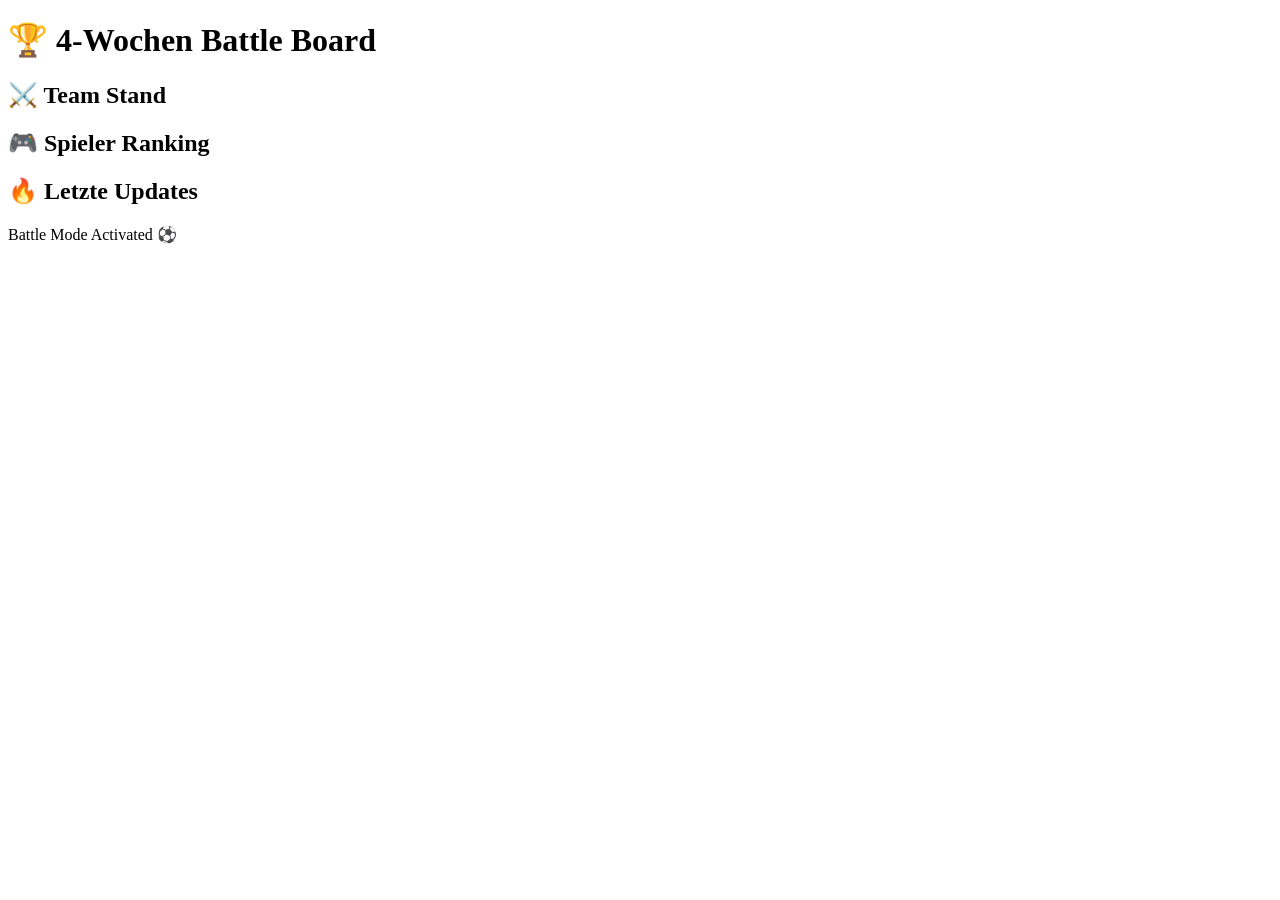
==== index.html @ 93b9b323 "Create index.html" ====
<!DOCTYPE html>
<html lang="de">
<head>
    <meta charset="UTF-8">
    <meta name="viewport" content="width=device-width, initial-scale=1.0">
    <title>Battle Board</title>
    <link rel="stylesheet" href="styles.css">
</head>
<body>

<header>
    <h1>🏆 4-Wochen Battle Board</h1>
    <p id="cycle-info"></p>
</header>

<section class="card">
    <h2>⚔️ Team Stand</h2>
    <div id="team-container"></div>
</section>

<section class="card">
    <h2>🎮 Spieler Ranking</h2>
    <div id="player-container"></div>
</section>

<section class="card">
    <h2>🔥 Letzte Updates</h2>
    <div id="updates-container"></div>
</section>

<footer>
    <p>Battle Mode Activated ⚽</p>
</footer>

<script src="app.js"></script>
</body>
</html>
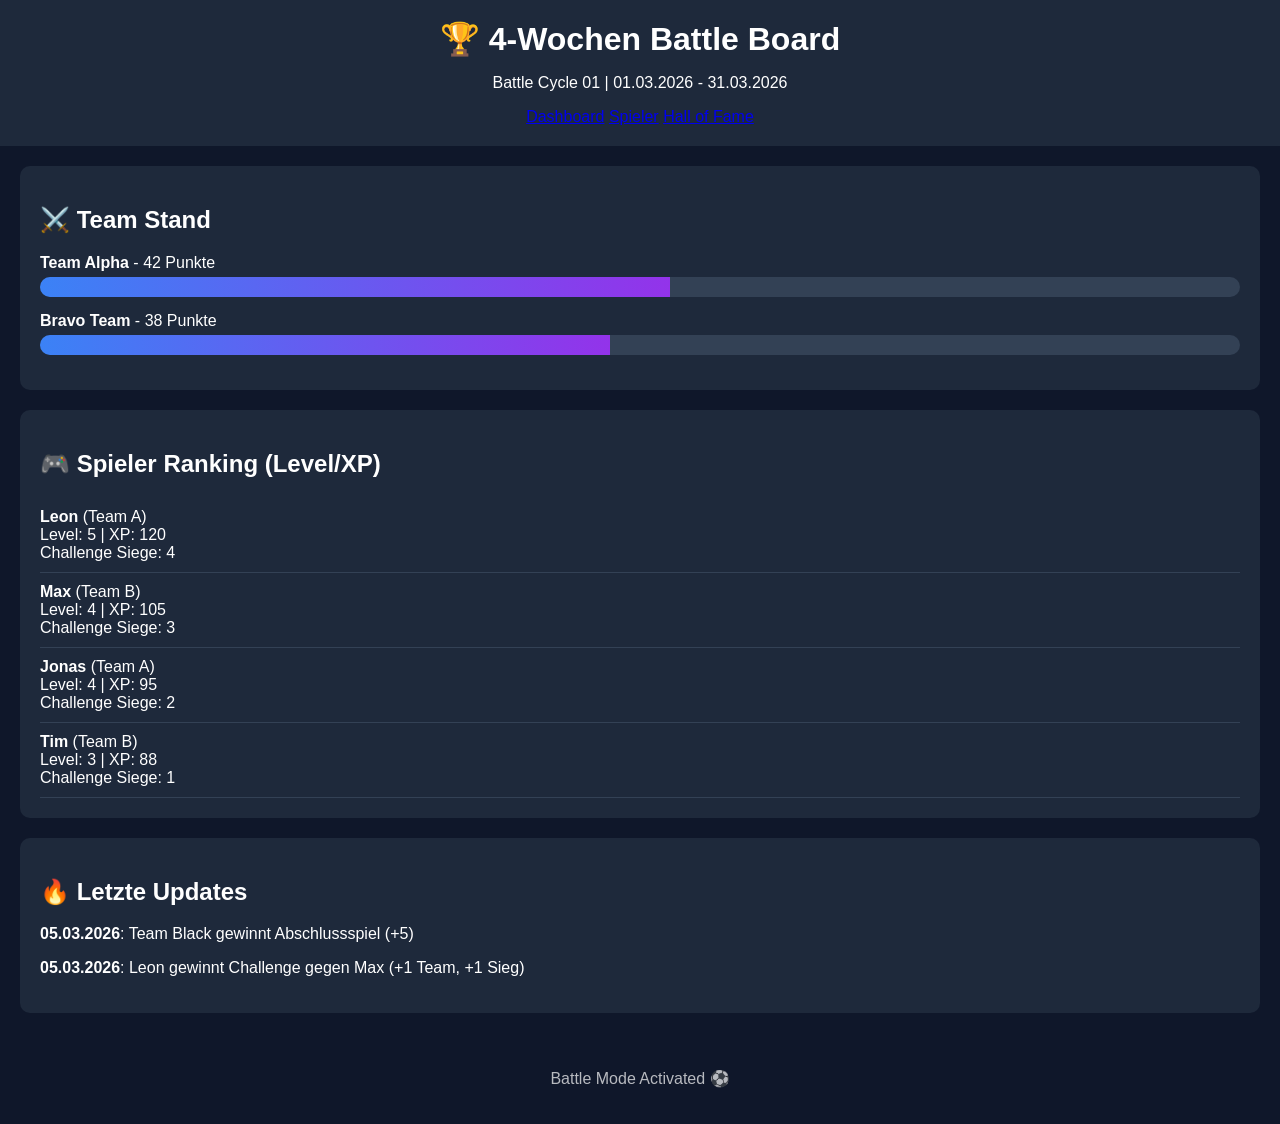
==== commit d6ca6af5: "Update index.html" ====
--- a/index.html
+++ b/index.html
@@ -1,35 +1,41 @@
 <!DOCTYPE html>
 <html lang="de">
 <head>
-    <meta charset="UTF-8">
-    <meta name="viewport" content="width=device-width, initial-scale=1.0">
-    <title>Battle Board</title>
-    <link rel="stylesheet" href="styles.css">
+  <meta charset="UTF-8" />
+  <meta name="viewport" content="width=device-width, initial-scale=1.0"/>
+  <title>Battle Board</title>
+  <link rel="stylesheet" href="styles.css" />
 </head>
 <body>
 
 <header>
-    <h1>🏆 4-Wochen Battle Board</h1>
-    <p id="cycle-info"></p>
+  <h1>🏆 4-Wochen Battle Board</h1>
+  <p id="cycle-info"></p>
+
+  <nav class="tabs">
+    <a class="tab active" href="index.html">Dashboard</a>
+    <a class="tab" href="players.html">Spieler</a>
+    <a class="tab" href="halloffame.html">Hall of Fame</a>
+  </nav>
 </header>
 
 <section class="card">
-    <h2>⚔️ Team Stand</h2>
-    <div id="team-container"></div>
+  <h2>⚔️ Team Stand</h2>
+  <div id="team-container"></div>
 </section>
 
 <section class="card">
-    <h2>🎮 Spieler Ranking</h2>
-    <div id="player-container"></div>
+  <h2>🎮 Spieler Ranking (Level/XP)</h2>
+  <div id="player-container"></div>
 </section>
 
 <section class="card">
-    <h2>🔥 Letzte Updates</h2>
-    <div id="updates-container"></div>
+  <h2>🔥 Letzte Updates</h2>
+  <div id="updates-container"></div>
 </section>
 
 <footer>
-    <p>Battle Mode Activated ⚽</p>
+  <p>Battle Mode Activated ⚽</p>
 </footer>
 
 <script src="app.js"></script>
--- a/styles.css
+++ b/styles.css
@@ -0,0 +1,52 @@
+body {
+    font-family: Arial, sans-serif;
+    background: #0f172a;
+    color: white;
+    margin: 0;
+    padding: 0;
+}
+
+header {
+    text-align: center;
+    padding: 20px;
+    background: #1e293b;
+}
+
+h1 {
+    margin: 0;
+}
+
+.card {
+    background: #1e293b;
+    margin: 20px;
+    padding: 20px;
+    border-radius: 10px;
+}
+
+.team {
+    margin-bottom: 15px;
+}
+
+.progress-bar {
+    background: #334155;
+    border-radius: 20px;
+    overflow: hidden;
+    height: 20px;
+    margin-top: 5px;
+}
+
+.progress-fill {
+    height: 100%;
+    background: linear-gradient(90deg, #3b82f6, #9333ea);
+}
+
+.player {
+    border-bottom: 1px solid #334155;
+    padding: 10px 0;
+}
+
+footer {
+    text-align: center;
+    padding: 20px;
+    opacity: 0.7;
+}
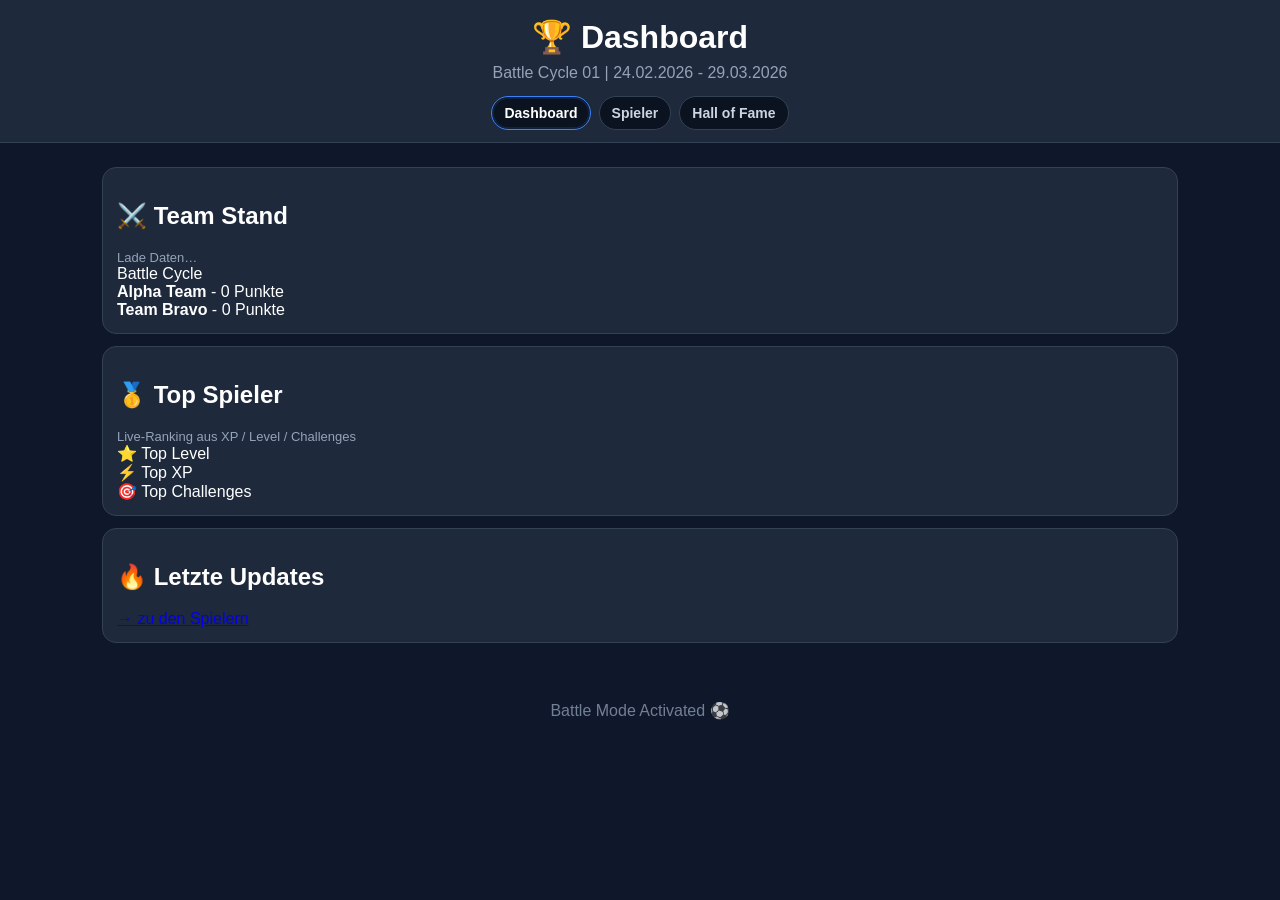
==== commit 5b6c15b4: "Update index.html" ====
--- a/index.html
+++ b/index.html
@@ -3,13 +3,13 @@
 <head>
   <meta charset="UTF-8" />
   <meta name="viewport" content="width=device-width, initial-scale=1.0"/>
-  <title>Battle Board</title>
+  <title>Dashboard – Battle Board</title>
   <link rel="stylesheet" href="styles.css" />
 </head>
 <body>
 
 <header>
-  <h1>🏆 4-Wochen Battle Board</h1>
+  <h1>🏆 Dashboard</h1>
   <p id="cycle-info"></p>
 
   <nav class="tabs">
@@ -19,20 +19,52 @@
   </nav>
 </header>
 
-<section class="card">
-  <h2>⚔️ Team Stand</h2>
-  <div id="team-container"></div>
-</section>
+<main class="page">
+  <!-- Team Stand -->
+  <section class="card">
+    <div class="dash-head">
+      <div>
+        <h2>⚔️ Team Stand</h2>
+        <div class="muted" id="dash-subtitle">Lade Daten…</div>
+      </div>
+      <div class="pill" id="cycle-pill">Battle Cycle</div>
+    </div>
 
-<section class="card">
-  <h2>🎮 Spieler Ranking (Level/XP)</h2>
-  <div id="player-container"></div>
-</section>
+    <div class="team-grid" id="team-container"></div>
+  </section>
 
-<section class="card">
-  <h2>🔥 Letzte Updates</h2>
-  <div id="updates-container"></div>
-</section>
+  <!-- Top Listen -->
+  <section class="card">
+    <h2>🥇 Top Spieler</h2>
+    <div class="muted">Live-Ranking aus XP / Level / Challenges</div>
+
+    <div class="top-grid">
+      <div class="top-card">
+        <div class="top-title">⭐ Top Level</div>
+        <div id="top-level"></div>
+      </div>
+
+      <div class="top-card">
+        <div class="top-title">⚡ Top XP</div>
+        <div id="top-xp"></div>
+      </div>
+
+      <div class="top-card">
+        <div class="top-title">🎯 Top Challenges</div>
+        <div id="top-challenges"></div>
+      </div>
+    </div>
+  </section>
+
+  <!-- Updates -->
+  <section class="card">
+    <div class="dash-head">
+      <h2>🔥 Letzte Updates</h2>
+      <a class="link" href="players.html">→ zu den Spielern</a>
+    </div>
+    <div id="updates-container" class="feed"></div>
+  </section>
+</main>
 
 <footer>
   <p>Battle Mode Activated ⚽</p>
--- a/styles.css
+++ b/styles.css
@@ -1,52 +1,281 @@
-body {
-    font-family: Arial, sans-serif;
-    background: #0f172a;
-    color: white;
-    margin: 0;
-    padding: 0;
-}
-
-header {
-    text-align: center;
-    padding: 20px;
-    background: #1e293b;
-}
-
-h1 {
-    margin: 0;
-}
-
-.card {
-    background: #1e293b;
-    margin: 20px;
-    padding: 20px;
-    border-radius: 10px;
-}
-
-.team {
-    margin-bottom: 15px;
-}
-
-.progress-bar {
-    background: #334155;
-    border-radius: 20px;
-    overflow: hidden;
-    height: 20px;
-    margin-top: 5px;
-}
-
-.progress-fill {
-    height: 100%;
-    background: linear-gradient(90deg, #3b82f6, #9333ea);
-}
-
-.player {
-    border-bottom: 1px solid #334155;
-    padding: 10px 0;
-}
-
-footer {
-    text-align: center;
-    padding: 20px;
-    opacity: 0.7;
-}
+:root{
+  --bg:#0f172a;
+  --card:#1e293b;
+  --muted:#94a3b8;
+  --line:#334155;
+  --ink:#ffffff;
+  --chip:#0b1220;
+
+  --alpha:#3b82f6;
+  --bravo:#ef4444;
+  --joker:#f59e0b;
+  --xp1:#22c55e;
+  --xp2:#3b82f6;
+}
+
+*{ box-sizing:border-box; }
+
+body{
+  font-family: Arial, sans-serif;
+  background: var(--bg);
+  color: var(--ink);
+  margin: 0;
+  padding: 0;
+}
+
+header{
+  text-align: center;
+  padding: 18px 16px 12px;
+  background: var(--card);
+  border-bottom: 1px solid var(--line);
+}
+
+h1{ margin: 0; }
+#cycle-info{ margin: 8px 0 0; color: var(--muted); }
+
+.page{
+  max-width: 1100px;
+  margin: 0 auto;
+  padding: 12px;
+}
+
+.card{
+  background: var(--card);
+  margin: 12px 0;
+  padding: 14px;
+  border-radius: 14px;
+  border: 1px solid var(--line);
+}
+
+footer{
+  text-align: center;
+  padding: 18px 10px;
+  opacity: 0.75;
+  color: var(--muted);
+}
+
+/* Tabs */
+.tabs{
+  display:flex;
+  gap:8px;
+  justify-content:center;
+  margin-top:14px;
+  flex-wrap:wrap;
+}
+
+.tab{
+  text-decoration:none;
+  color:#cbd5e1;
+  border:1px solid var(--line);
+  padding:8px 12px;
+  border-radius:999px;
+  background: var(--chip);
+  font-weight:700;
+  font-size:14px;
+}
+
+.tab.active{
+  color:white;
+  border-color: var(--alpha);
+  box-shadow:0 0 0 2px rgba(59,130,246,0.15) inset;
+}
+
+/* Top controls */
+.players-top{
+  display:flex;
+  flex-direction:column;
+  gap:12px;
+}
+
+.players-title h2{
+  margin: 0 0 6px;
+}
+
+.muted{
+  color: var(--muted);
+  font-size: 13px;
+}
+
+.controls{
+  display:flex;
+  gap:10px;
+  flex-wrap:wrap;
+}
+
+.search, .select{
+  padding:10px 12px;
+  border-radius:12px;
+  border:1px solid var(--line);
+  background: var(--chip);
+  color:white;
+  outline:none;
+}
+
+.search{ flex:1; min-width:240px; }
+.select{ min-width:240px; }
+
+/* Filter chips */
+.chips{
+  display:flex;
+  gap:8px;
+  flex-wrap:wrap;
+}
+
+.chip{
+  cursor:pointer;
+  border:1px solid var(--line);
+  background: var(--chip);
+  color:#cbd5e1;
+  padding:8px 12px;
+  border-radius:999px;
+  font-weight:700;
+  font-size:13px;
+}
+
+.chip.active{
+  color:#fff;
+  border-color: rgba(255,255,255,0.35);
+}
+
+.chip-alpha{ border-color: rgba(59,130,246,0.55); }
+.chip-bravo{ border-color: rgba(239,68,68,0.55); }
+.chip-joker{ border-color: rgba(245,158,11,0.65); }
+
+/* Group headings */
+.group{
+  margin-top: 10px;
+}
+
+.group-head{
+  display:flex;
+  align-items:baseline;
+  justify-content:space-between;
+  gap:10px;
+  padding: 10px 8px;
+  border-radius: 12px;
+  border: 1px solid var(--line);
+  background: rgba(255,255,255,0.03);
+}
+
+.group-head h3{
+  margin:0;
+  font-size:16px;
+}
+
+.group-pill{
+  font-size:12px;
+  padding:4px 10px;
+  border-radius:999px;
+  border:1px solid var(--line);
+  color:#cbd5e1;
+  background: var(--chip);
+}
+
+/* Player grid */
+.player-grid{
+  display:grid;
+  grid-template-columns: 1fr;
+  gap:10px;
+  margin-top:10px;
+}
+@media(min-width: 860px){
+  .player-grid{
+    grid-template-columns: 1fr 1fr;
+  }
+}
+
+/* Player card */
+.player-card{
+  border:1px solid var(--line);
+  border-radius: 14px;
+  padding: 12px;
+  background: rgba(255,255,255,0.03);
+  position: relative;
+  overflow: hidden;
+}
+
+.player-card.alpha{ border-left: 6px solid var(--alpha); }
+.player-card.bravo{ border-left: 6px solid var(--bravo); }
+.player-card.joker{ border-left: 6px solid var(--joker); }
+
+.player-top{
+  display:flex;
+  align-items:flex-start;
+  justify-content:space-between;
+  gap:10px;
+}
+
+.player-name{
+  font-weight:800;
+  font-size:16px;
+}
+
+.badges{
+  display:flex;
+  gap:8px;
+  flex-wrap:wrap;
+  margin-top: 8px;
+}
+
+.badge{
+  font-size:12px;
+  padding:4px 8px;
+  border:1px solid var(--line);
+  border-radius:999px;
+  color:#cbd5e1;
+  background: var(--chip);
+  white-space:nowrap;
+}
+
+.badge.team-alpha{ border-color: rgba(59,130,246,0.6); color: #dbeafe; }
+.badge.team-bravo{ border-color: rgba(239,68,68,0.6); color: #fee2e2; }
+.badge.team-joker{ border-color: rgba(245,158,11,0.7); color: #ffedd5; }
+
+/* XP bar */
+.xpbar{
+  height: 10px;
+  background: var(--line);
+  border-radius: 999px;
+  overflow: hidden;
+  margin-top: 10px;
+}
+.xpfill{
+  height: 100%;
+  width: 0%;
+  background: linear-gradient(90deg, var(--xp1), var(--xp2));
+}
+
+.small{
+  margin-top: 6px;
+  color: var(--muted);
+  font-size: 13px;
+}
+
+/* Skills details */
+details{
+  margin-top: 10px;
+}
+summary{
+  cursor:pointer;
+  font-weight:700;
+  color:#e2e8f0;
+}
+.skills{
+  margin-top: 8px;
+  display:flex;
+  gap:10px;
+  flex-wrap:wrap;
+}
+.skill{
+  font-size:12px;
+  padding:6px 10px;
+  border-radius: 12px;
+  border:1px solid var(--line);
+  background: var(--chip);
+  color:#cbd5e1;
+}
+.stars{
+  letter-spacing: 1px;
+  margin-left: 6px;
+  color: #fff;
+}
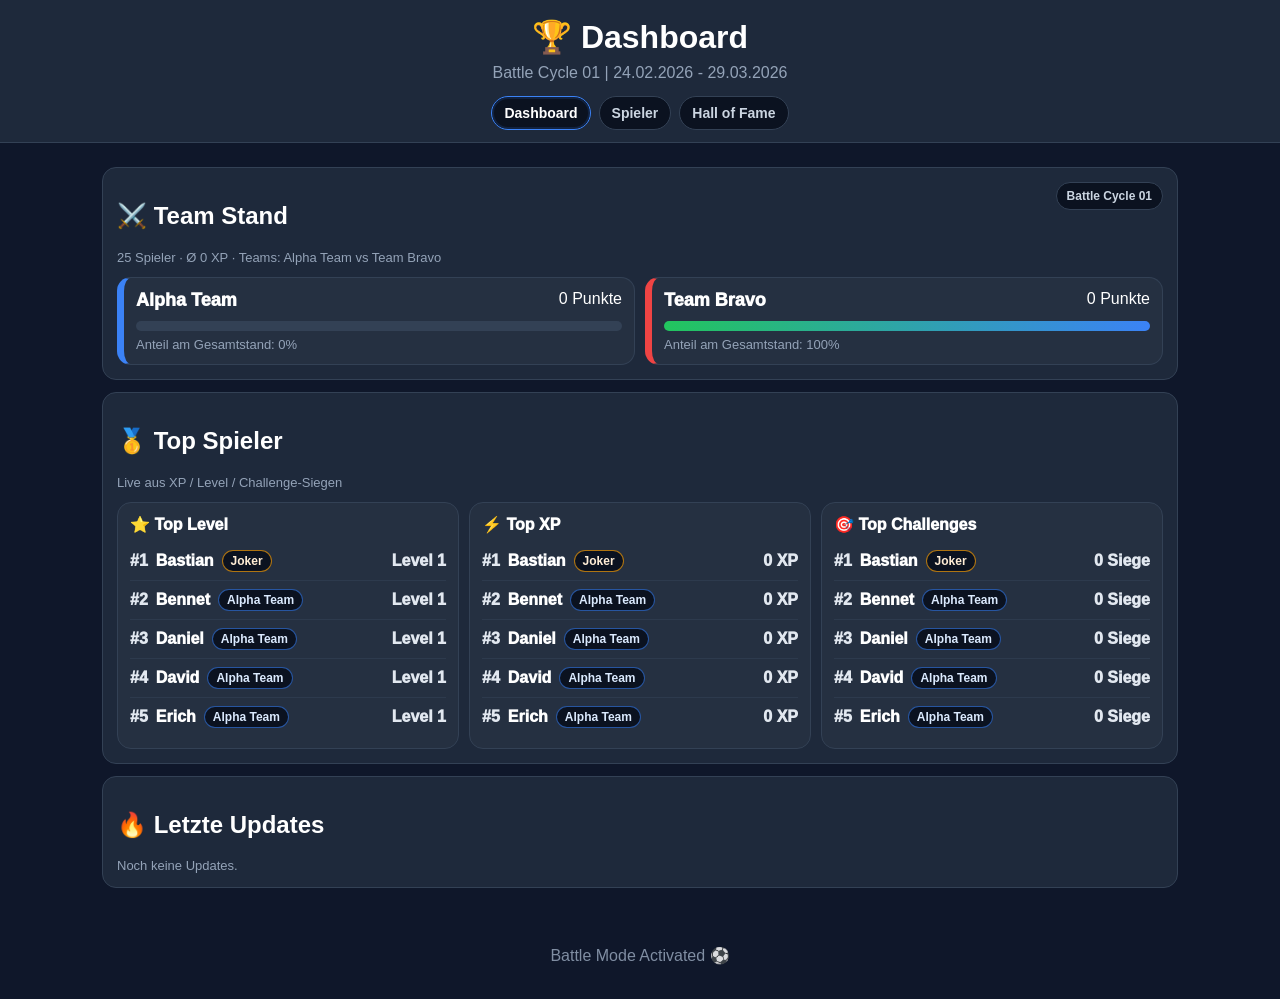
==== commit 8b095581: "Update index.html" ====
--- a/index.html
+++ b/index.html
@@ -20,7 +20,7 @@
 </header>
 
 <main class="page">
-  <!-- Team Stand -->
+
   <section class="card">
     <div class="dash-head">
       <div>
@@ -33,10 +33,9 @@
     <div class="team-grid" id="team-container"></div>
   </section>
 
-  <!-- Top Listen -->
   <section class="card">
     <h2>🥇 Top Spieler</h2>
-    <div class="muted">Live-Ranking aus XP / Level / Challenges</div>
+    <div class="muted">Live aus XP / Level / Challenge-Siegen</div>
 
     <div class="top-grid">
       <div class="top-card">
@@ -56,14 +55,11 @@
     </div>
   </section>
 
-  <!-- Updates -->
   <section class="card">
-    <div class="dash-head">
-      <h2>🔥 Letzte Updates</h2>
-      <a class="link" href="players.html">→ zu den Spielern</a>
-    </div>
+    <h2>🔥 Letzte Updates</h2>
     <div id="updates-container" class="feed"></div>
   </section>
+
 </main>
 
 <footer>
--- a/styles.css
+++ b/styles.css
@@ -9,6 +9,7 @@
   --alpha:#3b82f6;
   --bravo:#ef4444;
   --joker:#f59e0b;
+
   --xp1:#22c55e;
   --xp2:#3b82f6;
 }
@@ -20,18 +21,17 @@
   background: var(--bg);
   color: var(--ink);
   margin: 0;
-  padding: 0;
 }
 
 header{
-  text-align: center;
+  text-align:center;
   padding: 18px 16px 12px;
   background: var(--card);
   border-bottom: 1px solid var(--line);
 }
 
-h1{ margin: 0; }
-#cycle-info{ margin: 8px 0 0; color: var(--muted); }
+h1{ margin:0; }
+#cycle-info{ margin:8px 0 0; color: var(--muted); }
 
 .page{
   max-width: 1100px;
@@ -41,17 +41,17 @@
 
 .card{
   background: var(--card);
+  border: 1px solid var(--line);
+  border-radius: 14px;
+  padding: 14px;
   margin: 12px 0;
-  padding: 14px;
-  border-radius: 14px;
-  border: 1px solid var(--line);
 }
 
 footer{
-  text-align: center;
+  text-align:center;
   padding: 18px 10px;
-  opacity: 0.75;
   color: var(--muted);
+  opacity: .85;
 }
 
 /* Tabs */
@@ -62,7 +62,6 @@
   margin-top:14px;
   flex-wrap:wrap;
 }
-
 .tab{
   text-decoration:none;
   color:#cbd5e1;
@@ -70,57 +69,47 @@
   padding:8px 12px;
   border-radius:999px;
   background: var(--chip);
-  font-weight:700;
+  font-weight:800;
   font-size:14px;
 }
-
 .tab.active{
-  color:white;
+  color:#fff;
   border-color: var(--alpha);
-  box-shadow:0 0 0 2px rgba(59,130,246,0.15) inset;
-}
-
-/* Top controls */
-.players-top{
-  display:flex;
-  flex-direction:column;
-  gap:12px;
-}
-
-.players-title h2{
-  margin: 0 0 6px;
-}
-
-.muted{
-  color: var(--muted);
-  font-size: 13px;
-}
-
+  box-shadow: 0 0 0 2px rgba(59,130,246,0.15) inset;
+}
+
+.muted{ color: var(--muted); font-size: 13px; }
+.small{ color: var(--muted); font-size: 13px; margin-top:6px; }
+
+.pill{
+  border:1px solid var(--line);
+  background: var(--chip);
+  padding:6px 10px;
+  border-radius:999px;
+  color:#cbd5e1;
+  font-weight:900;
+  font-size:12px;
+}
+
+/* Inputs */
 .controls{
   display:flex;
   gap:10px;
   flex-wrap:wrap;
 }
-
 .search, .select{
   padding:10px 12px;
   border-radius:12px;
   border:1px solid var(--line);
   background: var(--chip);
-  color:white;
+  color:#fff;
   outline:none;
 }
-
 .search{ flex:1; min-width:240px; }
 .select{ min-width:240px; }
 
-/* Filter chips */
-.chips{
-  display:flex;
-  gap:8px;
-  flex-wrap:wrap;
-}
-
+/* Team filter chips */
+.chips{ display:flex; gap:8px; flex-wrap:wrap; }
 .chip{
   cursor:pointer;
   border:1px solid var(--line);
@@ -128,108 +117,13 @@
   color:#cbd5e1;
   padding:8px 12px;
   border-radius:999px;
-  font-weight:700;
+  font-weight:900;
   font-size:13px;
 }
-
-.chip.active{
-  color:#fff;
-  border-color: rgba(255,255,255,0.35);
-}
-
+.chip.active{ color:#fff; border-color: rgba(255,255,255,0.35); }
 .chip-alpha{ border-color: rgba(59,130,246,0.55); }
 .chip-bravo{ border-color: rgba(239,68,68,0.55); }
 .chip-joker{ border-color: rgba(245,158,11,0.65); }
-
-/* Group headings */
-.group{
-  margin-top: 10px;
-}
-
-.group-head{
-  display:flex;
-  align-items:baseline;
-  justify-content:space-between;
-  gap:10px;
-  padding: 10px 8px;
-  border-radius: 12px;
-  border: 1px solid var(--line);
-  background: rgba(255,255,255,0.03);
-}
-
-.group-head h3{
-  margin:0;
-  font-size:16px;
-}
-
-.group-pill{
-  font-size:12px;
-  padding:4px 10px;
-  border-radius:999px;
-  border:1px solid var(--line);
-  color:#cbd5e1;
-  background: var(--chip);
-}
-
-/* Player grid */
-.player-grid{
-  display:grid;
-  grid-template-columns: 1fr;
-  gap:10px;
-  margin-top:10px;
-}
-@media(min-width: 860px){
-  .player-grid{
-    grid-template-columns: 1fr 1fr;
-  }
-}
-
-/* Player card */
-.player-card{
-  border:1px solid var(--line);
-  border-radius: 14px;
-  padding: 12px;
-  background: rgba(255,255,255,0.03);
-  position: relative;
-  overflow: hidden;
-}
-
-.player-card.alpha{ border-left: 6px solid var(--alpha); }
-.player-card.bravo{ border-left: 6px solid var(--bravo); }
-.player-card.joker{ border-left: 6px solid var(--joker); }
-
-.player-top{
-  display:flex;
-  align-items:flex-start;
-  justify-content:space-between;
-  gap:10px;
-}
-
-.player-name{
-  font-weight:800;
-  font-size:16px;
-}
-
-.badges{
-  display:flex;
-  gap:8px;
-  flex-wrap:wrap;
-  margin-top: 8px;
-}
-
-.badge{
-  font-size:12px;
-  padding:4px 8px;
-  border:1px solid var(--line);
-  border-radius:999px;
-  color:#cbd5e1;
-  background: var(--chip);
-  white-space:nowrap;
-}
-
-.badge.team-alpha{ border-color: rgba(59,130,246,0.6); color: #dbeafe; }
-.badge.team-bravo{ border-color: rgba(239,68,68,0.6); color: #fee2e2; }
-.badge.team-joker{ border-color: rgba(245,158,11,0.7); color: #ffedd5; }
 
 /* XP bar */
 .xpbar{
@@ -245,37 +139,242 @@
   background: linear-gradient(90deg, var(--xp1), var(--xp2));
 }
 
-.small{
-  margin-top: 6px;
+/* DASHBOARD */
+.dash-head{
+  display:flex;
+  justify-content:space-between;
+  align-items:flex-start;
+  gap:10px;
+  flex-wrap:wrap;
+}
+
+.team-grid{
+  display:grid;
+  grid-template-columns: 1fr;
+  gap:10px;
+  margin-top:12px;
+}
+@media(min-width:860px){
+  .team-grid{ grid-template-columns: 1fr 1fr; }
+}
+
+.team-card{
+  border:1px solid var(--line);
+  border-radius: 14px;
+  padding: 12px;
+  background: rgba(255,255,255,0.03);
+  overflow:hidden;
+}
+.team-card.alpha{ border-left: 7px solid var(--alpha); }
+.team-card.bravo{ border-left: 7px solid var(--bravo); }
+.team-card.joker{ border-left: 7px solid var(--joker); }
+
+.team-top{
+  display:flex;
+  justify-content:space-between;
+  gap:10px;
+  align-items:flex-start;
+}
+.team-name{ font-weight:1000; font-size:18px; }
+.team-points-big{
+  font-weight:1100;
+  font-size:40px;
+  line-height:1;
+  letter-spacing: .5px;
+}
+.team-points-label{ color: var(--muted); font-weight:800; margin-top:4px; }
+
+/* Top lists */
+.top-grid{
+  display:grid;
+  grid-template-columns: 1fr;
+  gap:10px;
+  margin-top:12px;
+}
+@media(min-width:860px){
+  .top-grid{ grid-template-columns: 1fr 1fr 1fr; }
+}
+.top-card{
+  border:1px solid var(--line);
+  border-radius: 14px;
+  padding: 12px;
+  background: rgba(255,255,255,0.03);
+}
+.top-title{ font-weight:1000; margin-bottom:8px; }
+
+.mini-row{
+  display:flex;
+  align-items:center;
+  justify-content:space-between;
+  gap:10px;
+  padding: 8px 0;
+  border-bottom: 1px solid rgba(51,65,85,0.6);
+}
+.mini-row:last-child{ border-bottom:none; }
+.mini-left{ display:flex; gap:8px; align-items:center; flex-wrap:wrap; }
+.rank{ font-weight:1000; color:#e2e8f0; }
+.mini-name{ font-weight:1000; }
+.mini-val{ font-weight:1000; color:#e2e8f0; }
+
+.mini-team{
+  font-size:12px;
+  padding:3px 8px;
+  border-radius:999px;
+  border:1px solid var(--line);
+  background: var(--chip);
+  color:#cbd5e1;
+  font-weight:900;
+}
+.mini-team.alpha{ border-color: rgba(59,130,246,0.6); color:#dbeafe; }
+.mini-team.bravo{ border-color: rgba(239,68,68,0.6); color:#fee2e2; }
+.mini-team.joker{ border-color: rgba(245,158,11,0.7); color:#ffedd5; }
+
+/* Feed */
+.feed{ margin-top:12px; display:flex; flex-direction:column; gap:10px; }
+.feed-item{
+  border:1px solid var(--line);
+  border-radius: 14px;
+  padding: 10px 12px;
+  background: rgba(255,255,255,0.03);
+}
+.feed-date{ font-weight:1000; margin-bottom:4px; }
+.feed-text{ color:#cbd5e1; line-height:1.35; }
+
+/* PLAYERS */
+.group{ margin-top:10px; }
+.group-head{
+  display:flex;
+  justify-content:space-between;
+  align-items:baseline;
+  gap:10px;
+  padding: 10px 10px;
+  border-radius: 12px;
+  border: 1px solid var(--line);
+  background: rgba(255,255,255,0.03);
+}
+.group-head h3{ margin:0; font-size:16px; font-weight:1000; }
+.group-pill{
+  font-size:12px;
+  padding:4px 10px;
+  border-radius:999px;
+  border:1px solid var(--line);
+  color:#cbd5e1;
+  background: var(--chip);
+  font-weight:900;
+}
+
+.player-grid{
+  display:grid;
+  grid-template-columns: 1fr;
+  gap:10px;
+  margin-top:10px;
+}
+@media(min-width:860px){
+  .player-grid{ grid-template-columns: 1fr 1fr; }
+}
+
+.player-card{
+  border:1px solid var(--line);
+  border-radius: 14px;
+  padding: 12px;
+  background: rgba(255,255,255,0.03);
+  overflow:hidden;
+}
+.player-card.alpha{ border-left: 7px solid var(--alpha); }
+.player-card.bravo{ border-left: 7px solid var(--bravo); }
+.player-card.joker{ border-left: 7px solid var(--joker); }
+
+.player-top{
+  display:flex;
+  justify-content:space-between;
+  gap:10px;
+  align-items:flex-start;
+}
+.player-name{ font-weight:1100; font-size:18px; }
+.badge-team{
+  font-size:12px;
+  padding:4px 10px;
+  border-radius:999px;
+  border:1px solid var(--line);
+  background: var(--chip);
+  font-weight:900;
+  color:#cbd5e1;
+  white-space:nowrap;
+}
+.badge-team.alpha{ border-color: rgba(59,130,246,0.6); color:#dbeafe; }
+.badge-team.bravo{ border-color: rgba(239,68,68,0.6); color:#fee2e2; }
+.badge-team.joker{ border-color: rgba(245,158,11,0.7); color:#ffedd5; }
+
+/* BIG NUMBERS */
+.big-row{
+  display:flex;
+  gap:12px;
+  flex-wrap:wrap;
+  margin-top:10px;
+}
+.big-kpi{
+  flex:1;
+  min-width: 130px;
+  border:1px solid var(--line);
+  border-radius: 14px;
+  background: var(--chip);
+  padding: 10px 10px;
+}
+.big-kpi .label{
   color: var(--muted);
-  font-size: 13px;
-}
-
-/* Skills details */
-details{
-  margin-top: 10px;
-}
-summary{
-  cursor:pointer;
-  font-weight:700;
-  color:#e2e8f0;
-}
-.skills{
-  margin-top: 8px;
-  display:flex;
-  gap:10px;
-  flex-wrap:wrap;
-}
-.skill{
-  font-size:12px;
-  padding:6px 10px;
+  font-weight:900;
+  font-size:12px;
+}
+.big-kpi .value{
+  font-weight:1200;
+  font-size:36px;
+  line-height:1;
+  margin-top:6px;
+}
+.big-kpi .sub{
+  color: var(--muted);
+  font-weight:900;
+  font-size:12px;
+  margin-top:6px;
+}
+
+/* Skills */
+.skill-block{
+  margin-top: 12px;
+  border-top: 1px solid rgba(51,65,85,0.6);
+  padding-top: 10px;
+}
+.skill-title{
+  font-weight:1100;
+  margin-bottom:8px;
+}
+.skill-grid{
+  display:grid;
+  grid-template-columns: 1fr;
+  gap:8px;
+}
+@media(min-width:860px){
+  .skill-grid{ grid-template-columns: 1fr 1fr; }
+}
+.skill-row{
+  border:1px solid var(--line);
   border-radius: 12px;
-  border:1px solid var(--line);
-  background: var(--chip);
-  color:#cbd5e1;
-}
-.stars{
-  letter-spacing: 1px;
-  margin-left: 6px;
-  color: #fff;
-}
+  background: rgba(255,255,255,0.03);
+  padding: 10px;
+}
+.skill-row .name{ font-weight:1000; }
+.skill-row .bars{
+  display:flex;
+  gap:10px;
+  flex-wrap:wrap;
+  margin-top:8px;
+}
+.skill-chip{
+  border:1px solid var(--line);
+  background: var(--chip);
+  border-radius: 999px;
+  padding: 6px 10px;
+  font-weight:1000;
+  font-size:13px;
+}
+.stars{ letter-spacing:1px; margin-left: 6px; color:#fff; }
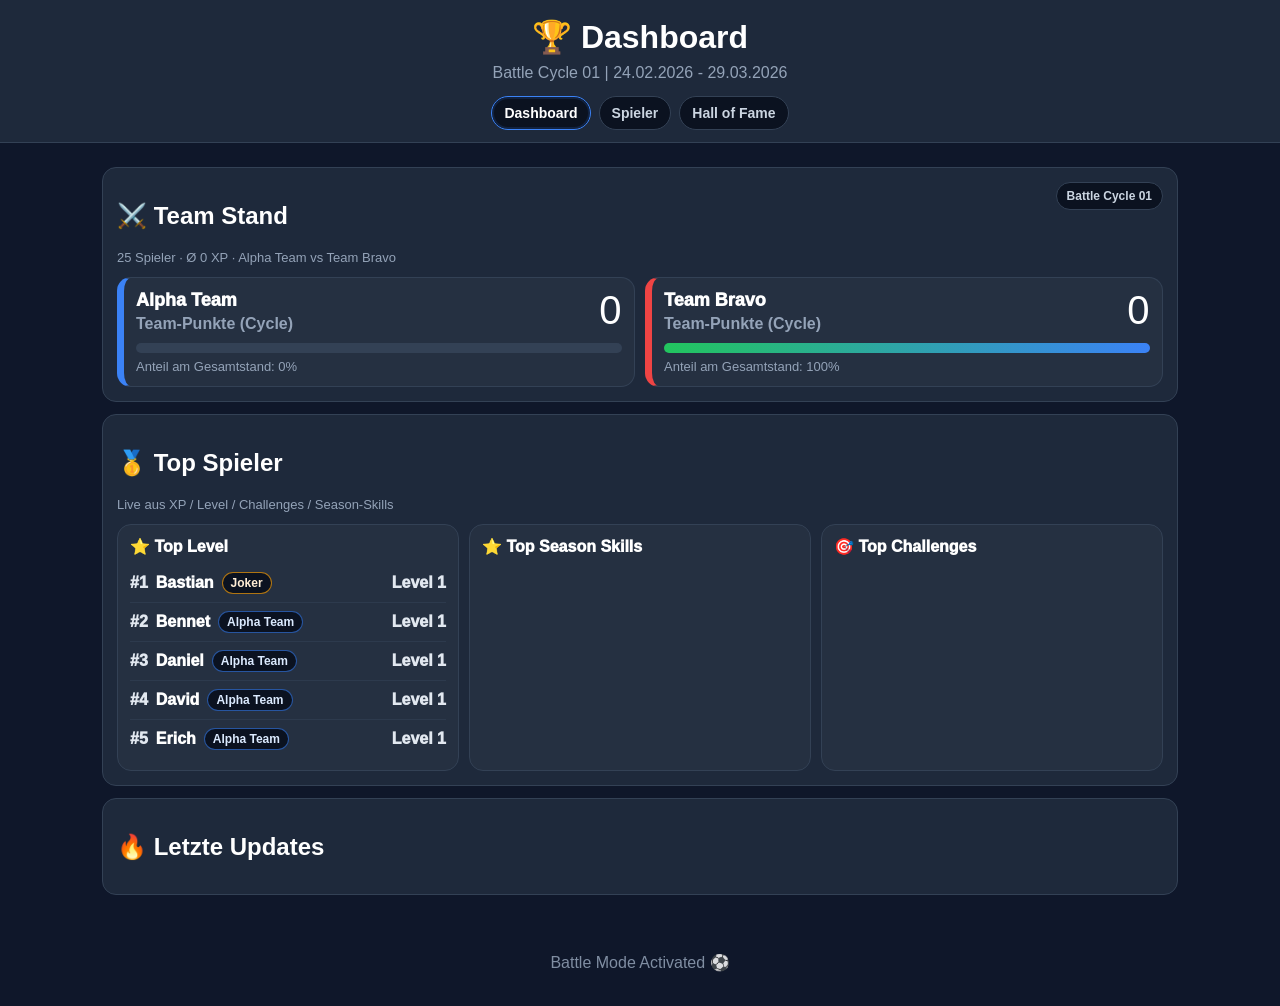
==== commit ab07ca0a: "Update index.html" ====
--- a/index.html
+++ b/index.html
@@ -35,7 +35,7 @@
 
   <section class="card">
     <h2>🥇 Top Spieler</h2>
-    <div class="muted">Live aus XP / Level / Challenge-Siegen</div>
+    <div class="muted">Live aus XP / Level / Challenges / Season-Skills</div>
 
     <div class="top-grid">
       <div class="top-card">
@@ -44,8 +44,8 @@
       </div>
 
       <div class="top-card">
-        <div class="top-title">⚡ Top XP</div>
-        <div id="top-xp"></div>
+        <div class="top-title">⭐ Top Season Skills</div>
+        <div id="top-season-skills"></div>
       </div>
 
       <div class="top-card">
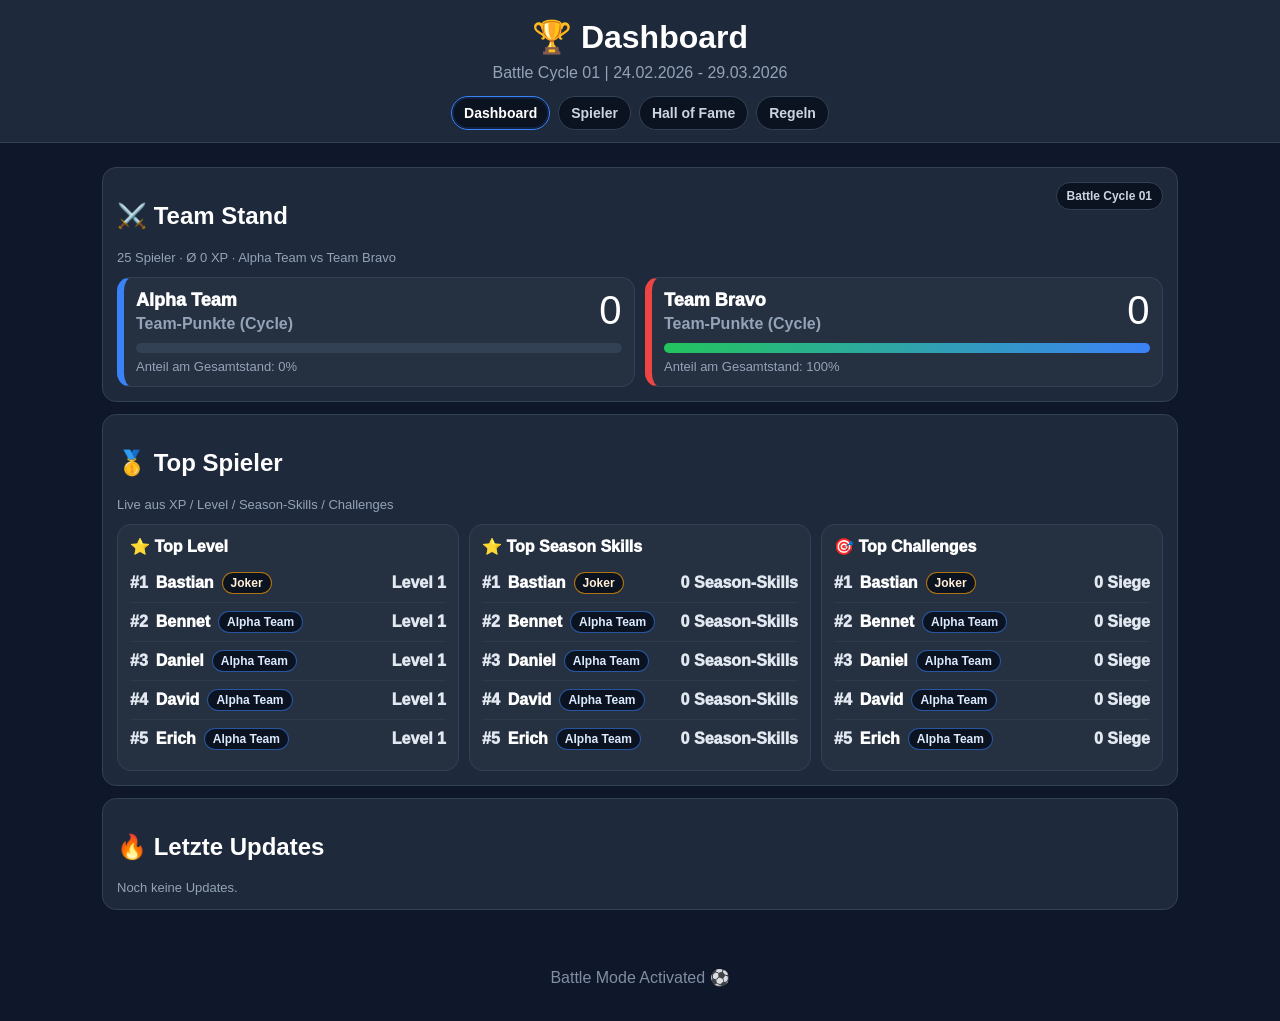
==== commit 92641b57: "Update index.html" ====
--- a/index.html
+++ b/index.html
@@ -16,6 +16,7 @@
     <a class="tab active" href="index.html">Dashboard</a>
     <a class="tab" href="players.html">Spieler</a>
     <a class="tab" href="halloffame.html">Hall of Fame</a>
+    <a class="tab" href="rules.html">Regeln</a>
   </nav>
 </header>
 
@@ -35,7 +36,7 @@
 
   <section class="card">
     <h2>🥇 Top Spieler</h2>
-    <div class="muted">Live aus XP / Level / Challenges / Season-Skills</div>
+    <div class="muted">Live aus XP / Level / Season-Skills / Challenges</div>
 
     <div class="top-grid">
       <div class="top-card">
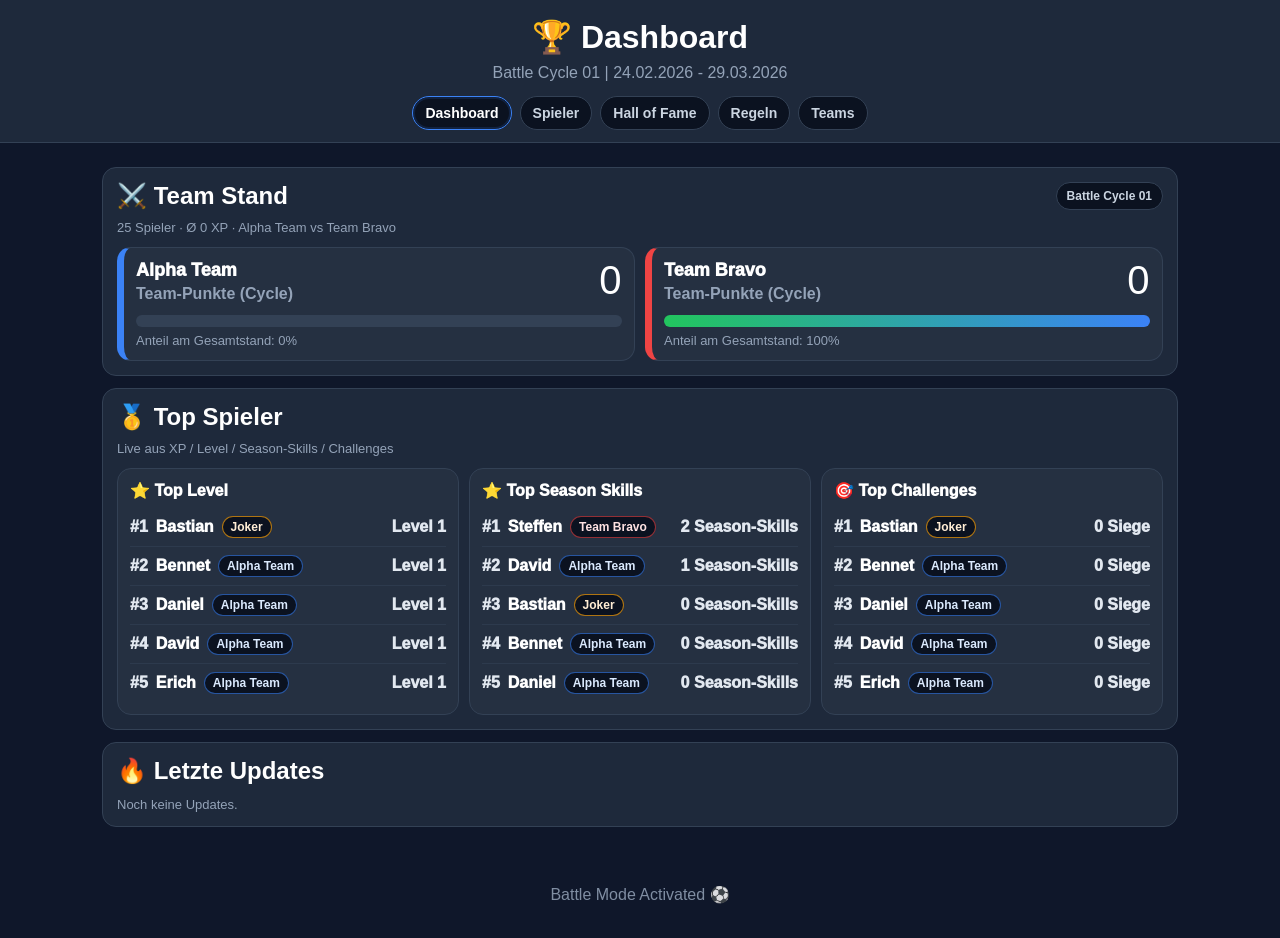
==== commit eff990c5: "Update index.html" ====
--- a/index.html
+++ b/index.html
@@ -17,6 +17,7 @@
     <a class="tab" href="players.html">Spieler</a>
     <a class="tab" href="halloffame.html">Hall of Fame</a>
     <a class="tab" href="rules.html">Regeln</a>
+    <a class="tab" href="teams.html">Teams</a>
   </nav>
 </header>
 
--- a/styles.css
+++ b/styles.css
@@ -12,6 +12,10 @@
 
   --xp1:#22c55e;
   --xp2:#3b82f6;
+
+  /* Stars */
+  --season:#38bdf8;
+  --alltime:#facc15;
 }
 
 *{ box-sizing:border-box; }
@@ -31,6 +35,8 @@
 }
 
 h1{ margin:0; }
+h2{ margin:0 0 10px; }
+
 #cycle-info{ margin:8px 0 0; color: var(--muted); }
 
 .page{
@@ -54,30 +60,6 @@
   opacity: .85;
 }
 
-/* Tabs */
-.tabs{
-  display:flex;
-  gap:8px;
-  justify-content:center;
-  margin-top:14px;
-  flex-wrap:wrap;
-}
-.tab{
-  text-decoration:none;
-  color:#cbd5e1;
-  border:1px solid var(--line);
-  padding:8px 12px;
-  border-radius:999px;
-  background: var(--chip);
-  font-weight:800;
-  font-size:14px;
-}
-.tab.active{
-  color:#fff;
-  border-color: var(--alpha);
-  box-shadow: 0 0 0 2px rgba(59,130,246,0.15) inset;
-}
-
 .muted{ color: var(--muted); font-size: 13px; }
 .small{ color: var(--muted); font-size: 13px; margin-top:6px; }
 
@@ -91,7 +73,33 @@
   font-size:12px;
 }
 
-/* Inputs */
+/* ---------------- Tabs ---------------- */
+
+.tabs{
+  display:flex;
+  gap:8px;
+  justify-content:center;
+  margin-top:14px;
+  flex-wrap:wrap;
+}
+.tab{
+  text-decoration:none;
+  color:#cbd5e1;
+  border:1px solid var(--line);
+  padding:8px 12px;
+  border-radius:999px;
+  background: var(--chip);
+  font-weight:800;
+  font-size:14px;
+}
+.tab.active{
+  color:#fff;
+  border-color: var(--alpha);
+  box-shadow: 0 0 0 2px rgba(59,130,246,0.15) inset;
+}
+
+/* ---------------- Inputs / Controls ---------------- */
+
 .controls{
   display:flex;
   gap:10px;
@@ -120,18 +128,22 @@
   font-weight:900;
   font-size:13px;
 }
-.chip.active{ color:#fff; border-color: rgba(255,255,255,0.35); }
+.chip.active{
+  color:#fff;
+  border-color: rgba(255,255,255,0.35);
+}
 .chip-alpha{ border-color: rgba(59,130,246,0.55); }
 .chip-bravo{ border-color: rgba(239,68,68,0.55); }
 .chip-joker{ border-color: rgba(245,158,11,0.65); }
 
-/* XP bar */
+/* ---------------- Progress Bars ---------------- */
+
 .xpbar{
-  height: 10px;
+  height: 12px;
   background: var(--line);
   border-radius: 999px;
   overflow: hidden;
-  margin-top: 10px;
+  margin-top: 12px;
 }
 .xpfill{
   height: 100%;
@@ -139,7 +151,8 @@
   background: linear-gradient(90deg, var(--xp1), var(--xp2));
 }
 
-/* DASHBOARD */
+/* ---------------- Dashboard Layout ---------------- */
+
 .dash-head{
   display:flex;
   justify-content:space-between;
@@ -184,7 +197,6 @@
 }
 .team-points-label{ color: var(--muted); font-weight:800; margin-top:4px; }
 
-/* Top lists */
 .top-grid{
   display:grid;
   grid-template-columns: 1fr;
@@ -194,6 +206,7 @@
 @media(min-width:860px){
   .top-grid{ grid-template-columns: 1fr 1fr 1fr; }
 }
+
 .top-card{
   border:1px solid var(--line);
   border-radius: 14px;
@@ -240,7 +253,8 @@
 .feed-date{ font-weight:1000; margin-bottom:4px; }
 .feed-text{ color:#cbd5e1; line-height:1.35; }
 
-/* PLAYERS */
+/* ---------------- Players Layout ---------------- */
+
 .group{ margin-top:10px; }
 .group-head{
   display:flex;
@@ -291,6 +305,7 @@
   align-items:flex-start;
 }
 .player-name{ font-weight:1100; font-size:18px; }
+
 .badge-team{
   font-size:12px;
   padding:4px 10px;
@@ -305,7 +320,7 @@
 .badge-team.bravo{ border-color: rgba(239,68,68,0.6); color:#fee2e2; }
 .badge-team.joker{ border-color: rgba(245,158,11,0.7); color:#ffedd5; }
 
-/* BIG NUMBERS */
+/* Big numbers */
 .big-row{
   display:flex;
   gap:12px;
@@ -377,4 +392,223 @@
   font-weight:1000;
   font-size:13px;
 }
-.stars{ letter-spacing:1px; margin-left: 6px; color:#fff; }
+.stars{
+  letter-spacing:2px;
+  margin-left: 8px;
+  font-weight: 1000;
+}
+
+/* ✅ Bigger & clearer stars (your request) */
+.skill-chip:nth-child(1) .stars{
+  color: var(--season);
+  font-size: 22px;
+  text-shadow: 0 0 6px rgba(56,189,248,0.45);
+}
+.skill-chip:nth-child(2) .stars{
+  color: var(--alltime);
+  font-size: 24px;
+  text-shadow: 0 0 8px rgba(250,204,21,0.55);
+}
+
+/* ---------------- Rules page table formatting ---------------- */
+
+table{
+  width: 100%;
+  border-collapse: collapse;
+  margin: 10px 0 14px;
+  overflow: hidden;
+  border-radius: 12px;
+  border: 1px solid var(--line);
+}
+th, td{
+  padding: 10px 12px;
+  border-bottom: 1px solid rgba(51,65,85,0.6);
+}
+th{
+  text-align:left;
+  background: rgba(255,255,255,0.04);
+  color: #e2e8f0;
+}
+tr:last-child td{ border-bottom:none; }
+
+/* ---------------- Hall of Fame "special touch" ---------------- */
+
+.hof-header{
+  background:
+    radial-gradient(900px 250px at 50% 0%, rgba(250,204,21,0.18), transparent 55%),
+    radial-gradient(900px 250px at 15% 0%, rgba(59,130,246,0.16), transparent 55%),
+    radial-gradient(900px 250px at 85% 0%, rgba(239,68,68,0.14), transparent 55%),
+    var(--card);
+}
+
+.hof-hero{
+  max-width: 1100px;
+  margin: 0 auto;
+  padding: 0 12px;
+}
+
+.hof-kicker{
+  font-weight: 1000;
+  letter-spacing: .5px;
+  color: #e2e8f0;
+  opacity: .95;
+  margin-bottom: 2px;
+}
+
+.hof-card{
+  background:
+    linear-gradient(180deg, rgba(255,255,255,0.03), rgba(255,255,255,0.01)),
+    var(--card);
+}
+
+.hof-section-head{
+  display:flex;
+  justify-content:space-between;
+  align-items:flex-start;
+  gap:10px;
+  flex-wrap:wrap;
+}
+
+.podium{
+  display:grid;
+  grid-template-columns: 1fr;
+  gap:12px;
+  margin-top: 12px;
+}
+@media(min-width: 860px){
+  .podium{ grid-template-columns: 1fr 1fr 1fr; align-items:end; }
+}
+
+.podium-card{
+  border:1px solid var(--line);
+  border-radius: 16px;
+  padding: 14px;
+  background: rgba(255,255,255,0.03);
+  position: relative;
+  overflow:hidden;
+  text-align:center;
+}
+.podium-card.rank-1{
+  transform: translateY(-10px);
+  border-color: rgba(250,204,21,0.45);
+  box-shadow: 0 0 0 2px rgba(250,204,21,0.10) inset, 0 18px 50px rgba(0,0,0,0.25);
+}
+.podium-card.rank-2{ transform: translateY(0px); }
+.podium-card.rank-3{ transform: translateY(6px); }
+
+.podium-card.alpha{ border-left: 7px solid var(--alpha); }
+.podium-card.bravo{ border-left: 7px solid var(--bravo); }
+.podium-card.joker{ border-left: 7px solid var(--joker); }
+
+.podium-medal{
+  font-size: 34px;
+  margin-bottom: 6px;
+  filter: drop-shadow(0 6px 10px rgba(0,0,0,0.35));
+}
+.podium-name{
+  font-weight: 1100;
+  font-size: 20px;
+}
+.podium-team{
+  display:inline-block;
+  margin-top: 6px;
+  padding: 4px 10px;
+  border-radius: 999px;
+  border: 1px solid var(--line);
+  background: var(--chip);
+  font-weight: 1000;
+  font-size: 12px;
+  color: #cbd5e1;
+}
+.podium-team.alpha{ border-color: rgba(59,130,246,0.6); color:#dbeafe; }
+.podium-team.bravo{ border-color: rgba(239,68,68,0.6); color:#fee2e2; }
+.podium-team.joker{ border-color: rgba(245,158,11,0.7); color:#ffedd5; }
+
+.podium-score{
+  margin-top: 12px;
+  border-top: 1px solid rgba(51,65,85,0.6);
+  padding-top: 10px;
+}
+.podium-number{
+  font-weight: 1200;
+  font-size: 44px;
+  line-height: 1;
+  color: #fff;
+  text-shadow: 0 0 12px rgba(250,204,21,0.12);
+}
+.podium-label{
+  margin-top: 4px;
+  color: var(--muted);
+  font-weight: 900;
+  font-size: 12px;
+}
+
+.hof-list{
+  margin-top: 12px;
+  display:flex;
+  flex-direction:column;
+  gap:10px;
+}
+
+.hof-row{
+  border:1px solid var(--line);
+  border-radius: 16px;
+  background: rgba(255,255,255,0.03);
+  padding: 12px;
+  display:flex;
+  align-items:center;
+  justify-content:space-between;
+  gap:12px;
+  overflow:hidden;
+}
+.hof-row.alpha{ border-left: 7px solid var(--alpha); }
+.hof-row.bravo{ border-left: 7px solid var(--bravo); }
+.hof-row.joker{ border-left: 7px solid var(--joker); }
+
+.hof-rank{
+  width: 62px;
+  height: 54px;
+  border-radius: 14px;
+  display:flex;
+  align-items:center;
+  justify-content:center;
+  font-weight: 1200;
+  background: var(--chip);
+  border:1px solid var(--line);
+  color:#e2e8f0;
+  flex: 0 0 auto;
+}
+.hof-rank.gold{
+  border-color: rgba(250,204,21,0.55);
+  box-shadow: 0 0 0 2px rgba(250,204,21,0.10) inset;
+}
+.hof-rank.silver{
+  border-color: rgba(226,232,240,0.55);
+  box-shadow: 0 0 0 2px rgba(226,232,240,0.10) inset;
+}
+.hof-rank.bronze{
+  border-color: rgba(251,146,60,0.55);
+  box-shadow: 0 0 0 2px rgba(251,146,60,0.10) inset;
+}
+
+.hof-main{ flex: 1 1 auto; min-width: 0; }
+.hof-name{ font-weight: 1100; font-size: 18px; }
+.hof-meta{ margin-top: 6px; }
+
+.hof-team{
+  display:inline-block;
+  padding: 4px 10px;
+  border-radius: 999px;
+  border: 1px solid var(--line);
+  background: var(--chip);
+  font-weight: 1000;
+  font-size: 12px;
+  color:#cbd5e1;
+}
+.hof-team.alpha{ border-color: rgba(59,130,246,0.6); color:#dbeafe; }
+.hof-team.bravo{ border-color: rgba(239,68,68,0.6); color:#fee2e2; }
+.hof-team.joker{ border-color: rgba(245,158,11,0.7); color:#ffedd5; }
+
+.hof-value{ text-align:right; flex: 0 0 auto; }
+.hof-number{ font-weight: 1300; font-size: 34px; line-height: 1; }
+.hof-label{ margin-top: 4px; color: var(--muted); font-weight: 900; font-size: 12px; }
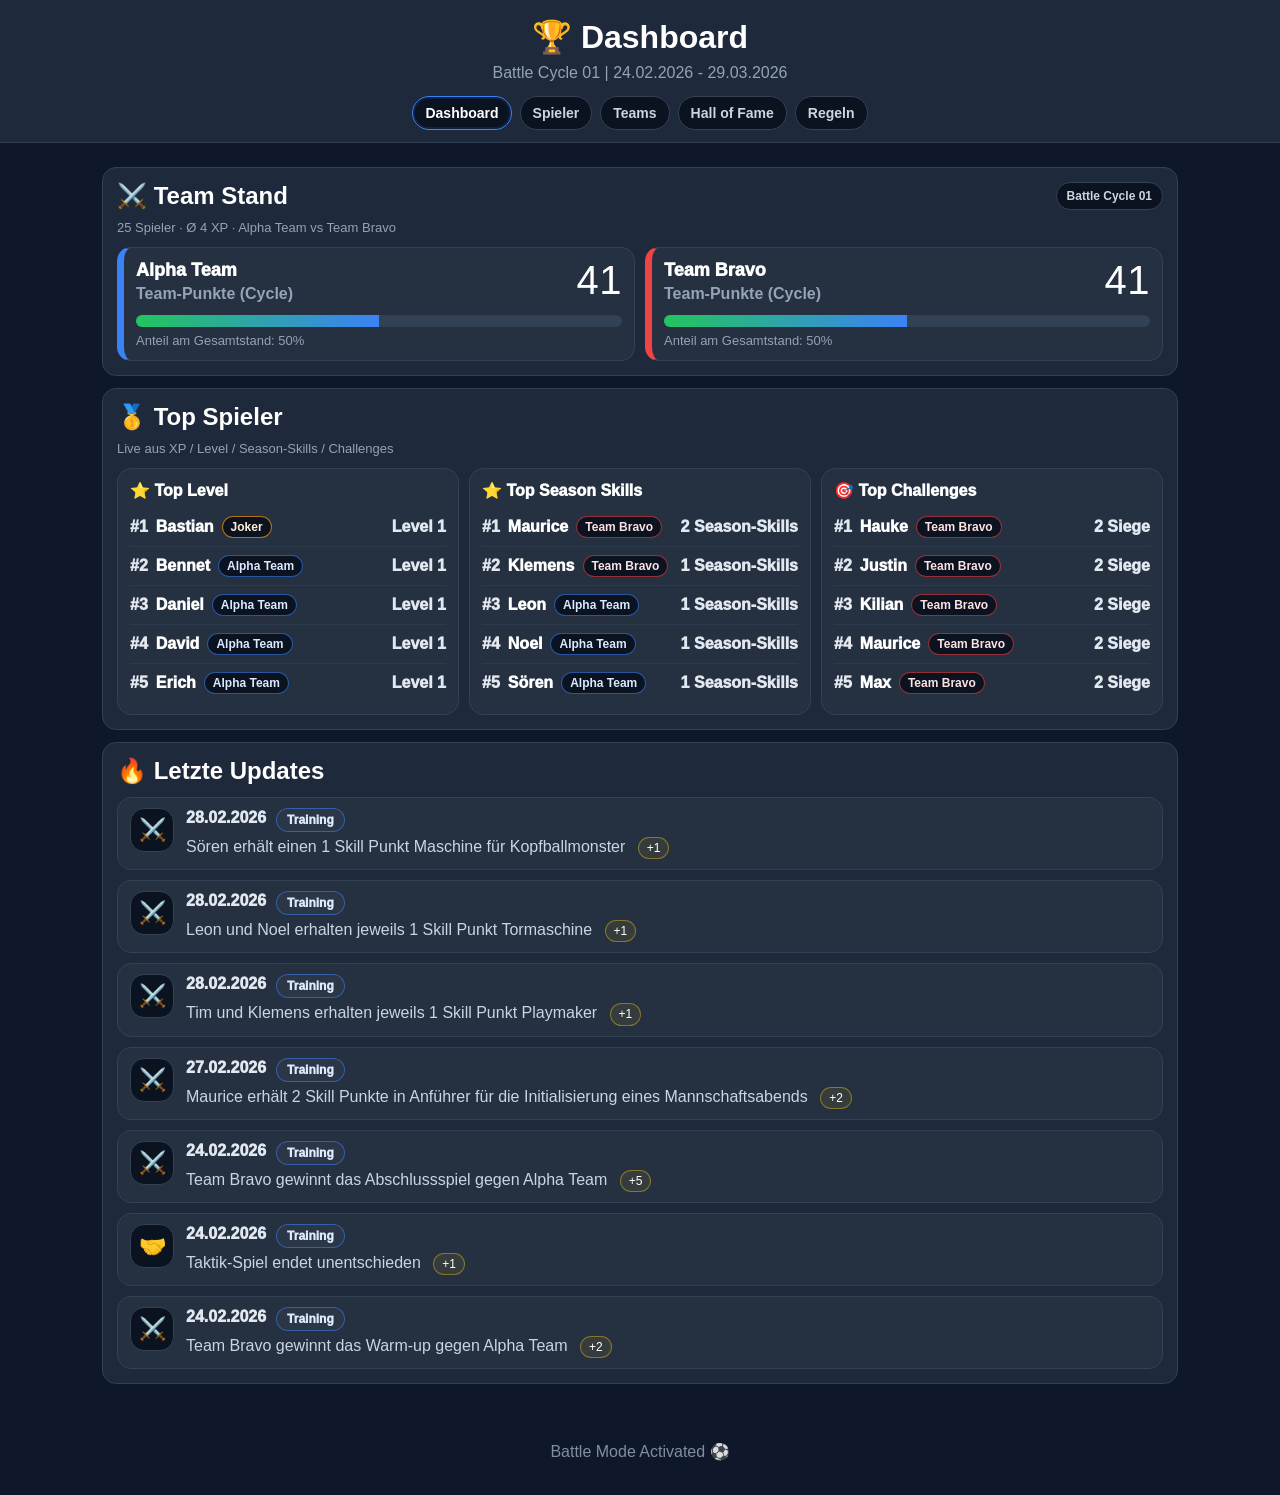
==== commit fcf3b122: "Update index.html" ====
--- a/index.html
+++ b/index.html
@@ -15,9 +15,9 @@
   <nav class="tabs">
     <a class="tab active" href="index.html">Dashboard</a>
     <a class="tab" href="players.html">Spieler</a>
+    <a class="tab" href="teams.html">Teams</a>
     <a class="tab" href="halloffame.html">Hall of Fame</a>
     <a class="tab" href="rules.html">Regeln</a>
-    <a class="tab" href="teams.html">Teams</a>
   </nav>
 </header>
 
--- a/styles.css
+++ b/styles.css
@@ -612,3 +612,93 @@
 .hof-value{ text-align:right; flex: 0 0 auto; }
 .hof-number{ font-weight: 1300; font-size: 34px; line-height: 1; }
 .hof-label{ margin-top: 4px; color: var(--muted); font-weight: 900; font-size: 12px; }
+
+/* ---------------- Enhanced Feed (Icons + Badges + Scope) ---------------- */
+
+.feed-item{
+  display:flex;
+  gap:12px;
+  align-items:flex-start;
+}
+
+.feed-left{
+  flex:0 0 auto;
+}
+
+.feed-icon{
+  width:44px;
+  height:44px;
+  display:flex;
+  align-items:center;
+  justify-content:center;
+  border-radius: 14px;
+  border:1px solid var(--line);
+  background: var(--chip);
+  font-size: 22px;
+}
+
+.feed-mid{
+  flex:1 1 auto;
+  min-width:0;
+}
+
+.feed-topline{
+  display:flex;
+  align-items:center;
+  gap:10px;
+  flex-wrap:wrap;
+  margin-bottom: 4px;
+}
+
+.feed-date{
+  font-weight:1000;
+  color:#e2e8f0;
+}
+
+.feed-badge{
+  display:inline-block;
+  padding: 4px 10px;
+  border-radius: 999px;
+  border:1px solid var(--line);
+  background: rgba(255,255,255,0.03);
+  font-weight: 1000;
+  font-size: 12px;
+  color:#cbd5e1;
+}
+
+.feed-badge-training{
+  border-color: rgba(59,130,246,0.55);
+  color:#dbeafe;
+}
+
+.feed-badge-match{
+  border-color: rgba(34,197,94,0.55);
+  color:#dcfce7;
+}
+
+.feed-badge-private{
+  border-color: rgba(245,158,11,0.70);
+  color:#ffedd5;
+}
+
+.feed-text{
+  color:#cbd5e1;
+  line-height:1.35;
+}
+
+.feed-points{
+  display:inline-block;
+  margin-left: 8px;
+  padding: 2px 8px;
+  border-radius: 999px;
+  border: 1px solid rgba(250,204,21,0.40);
+  background: rgba(250,204,21,0.08);
+  color: #fff;
+  font-weight: 1100;
+  font-size: 12px;
+}
+
+/* Optional: slight scope tint */
+.feed-training{ }
+.feed-match{ }
+.feed-private{ }
